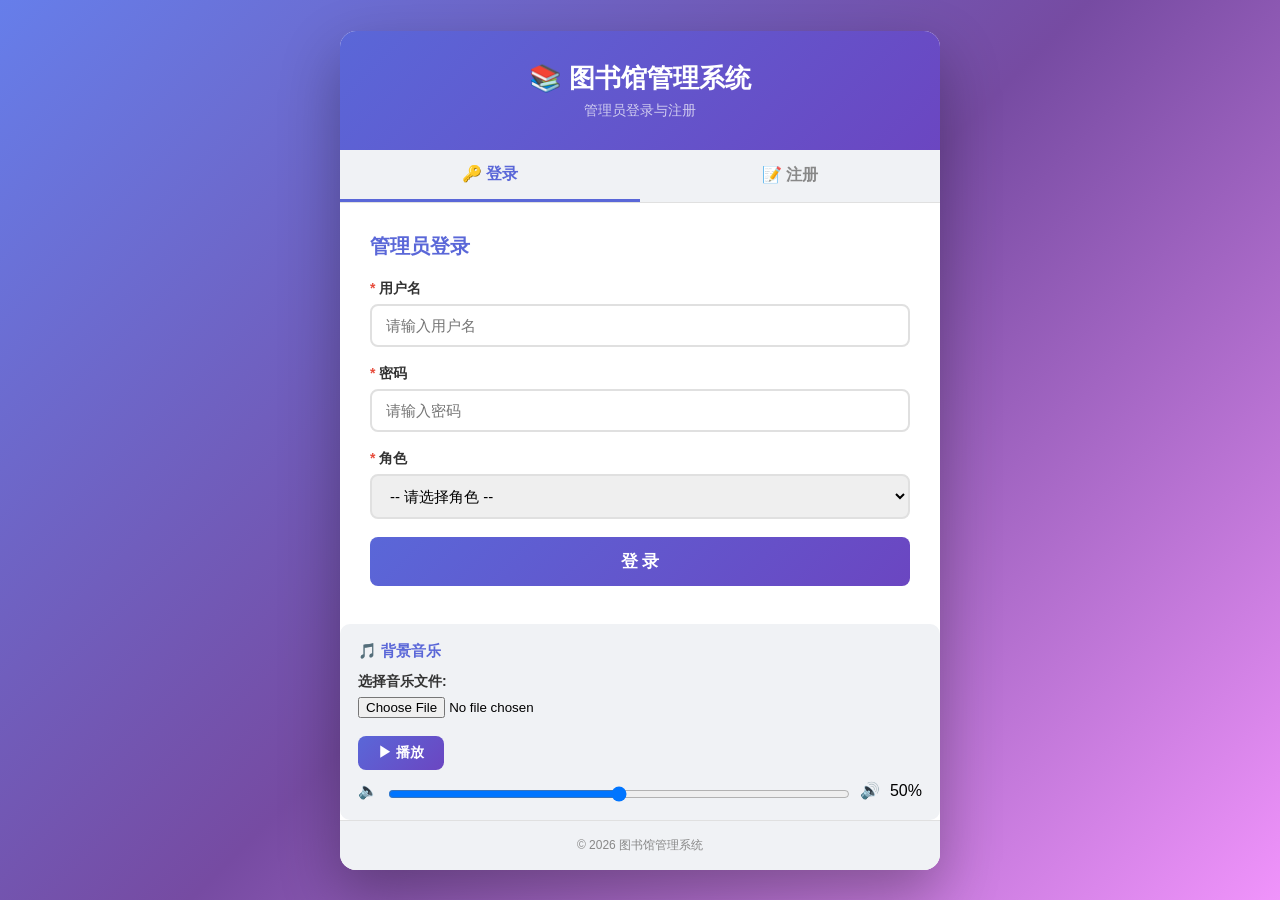
==== MainView.html @ cb4efad2 "refactor: modularize page styles Co-authored-by: Copilot App <223556219+Copilot@users.noreply.github" ====
<!DOCTYPE html>
<html lang="zh-CN">
<head>
    <meta charset="UTF-8">
    <meta name="viewport" content="width=device-width, initial-scale=1.0">
    <title>图书馆管理系统 - 管理员登录与注册</title>
    <link rel="stylesheet" href="css/base.css">
    <link rel="stylesheet" href="css/layout.css">
    <link rel="stylesheet" href="css/forms.css">
    <link rel="stylesheet" href="css/components.css">
</head>
<body>
<div class="container">

    <div class="header">
        <h1>📚 图书馆管理系统</h1>
        <p>管理员登录与注册</p>
    </div>

    <div class="tab-bar">
        <button class="tab active" onclick="switchTab('login', this)">🔑 登录</button>
        <button class="tab" onclick="switchTab('register', this)">📝 注册</button>
    </div>

    <!-- ========== 登录面板 ========== -->
    <div id="login-panel" class="form-panel active">
        <h2>管理员登录</h2>
        <form id="loginForm">
            <div class="form-group">
                <label for="loginUsername"><span class="star">*</span> 用户名</label>
                <input type="text" id="loginUsername" name="username" placeholder="请输入用户名" required>
            </div>
            <div class="form-group">
                <label for="loginPassword"><span class="star">*</span> 密码</label>
                <input type="password" id="loginPassword" name="password" placeholder="请输入密码" required>
            </div>
            <div class="form-group">
                <label for="loginRole"><span class="star">*</span> 角色</label>
                <select id="loginRole" name="role" required>
                    <option value="">-- 请选择角色 --</option>
                    <option value="admin">系统管理员</option>
                    <option value="librarian">图书管理员</option>
                    <option value="supervisor">督导员</option>
                </select>
            </div>
            <button type="submit" class="btn">登 录</button>
            <div id="loginMsg"></div>
        </form>
    </div>

    <!-- ========== 注册面板 ========== -->
    <div id="register-panel" class="form-panel">
        <h2>管理员注册</h2>
        <form id="registerForm">
            <div class="row">
                <div class="form-group">
                    <label for="regUsername"><span class="star">*</span> 用户名</label>
                    <input type="text" id="regUsername" name="username" placeholder="请输入用户名" required>
                </div>
                <div class="form-group">
                    <label for="regEmail"><span class="star">*</span> 邮箱</label>
                    <input type="email" id="regEmail" name="email" placeholder="请输入邮箱" required>
                </div>
            </div>

            <div class="row">
                <div class="form-group">
                    <label for="regPassword"><span class="star">*</span> 密码</label>
                    <input type="password" id="regPassword" name="password" placeholder="至少6位" required minlength="6">
                </div>
                <div class="form-group">
                    <label for="regConfirm"><span class="star">*</span> 确认密码</label>
                    <input type="password" id="regConfirm" name="confirm" placeholder="再次输入密码" required>
                </div>
            </div>

            <!-- 日期选择 -->
            <div class="form-group">
                <label for="regBirthday"><span class="star">*</span> 出生日期</label>
                <input type="date" id="regBirthday" name="birthday" required>
            </div>

            <!-- 单选：性别 -->
            <div class="form-group">
                <label><span class="star">*</span> 性别</label>
                <div class="radio-group">
                    <div class="radio-item">
                        <input type="radio" id="male" name="gender" value="male" required>
                        <label for="male">男</label>
                    </div>
                    <div class="radio-item">
                        <input type="radio" id="female" name="gender" value="female">
                        <label for="female">女</label>
                    </div>
                    <div class="radio-item">
                        <input type="radio" id="other" name="gender" value="other">
                        <label for="other">其他</label>
                    </div>
                </div>
            </div>

            <!-- 多选：兴趣爱好 -->
            <div class="form-group">
                <label><span class="star">*</span> 兴趣爱好</label>
                <div class="check-group">
                    <div class="check-item">
                        <input type="checkbox" id="fiction" name="interests" value="小说">
                        <label for="fiction">小说</label>
                    </div>
                    <div class="check-item">
                        <input type="checkbox" id="science" name="interests" value="科普">
                        <label for="science">科普</label>
                    </div>
                    <div class="check-item">
                        <input type="checkbox" id="history" name="interests" value="历史">
                        <label for="history">历史</label>
                    </div>
                    <div class="check-item">
                        <input type="checkbox" id="tech" name="interests" value="技术">
                        <label for="tech">技术</label>
                    </div>
                    <div class="check-item">
                        <input type="checkbox" id="biography" name="interests" value="传记">
                        <label for="biography">传记</label>
                    </div>
                </div>
            </div>

            <!-- 下拉选择：部门 -->
            <div class="form-group">
                <label for="regDept"><span class="star">*</span> 所属部门</label>
                <select id="regDept" name="dept" required>
                    <option value="">-- 请选择部门 --</option>
                    <option value="admin">行政管理部</option>
                    <option value="circulation">流通部</option>
                    <option value="acquisition">采编部</option>
                    <option value="reference">参考咨询部</option>
                    <option value="tech">技术服务部</option>
                </select>
            </div>

            <!-- datalist：会员类型 -->
            <div class="form-group">
                <label for="regMemType"><span class="star">*</span> 会员类型</label>
                <input list="memTypes" id="regMemType" name="memtype" placeholder="请选择或输入会员类型" required>
                <datalist id="memTypes">
                    <option value="学生会员">
                    <option value="教师会员">
                    <option value="研究生会员">
                    <option value="社会会员">
                    <option value="终身会员">
                    <option value="荣誉会员">
                </datalist>
            </div>

            <!-- range滑块：工作经验 -->
            <div class="form-group">
                <label>图书馆工作经验: <strong id="expVal">0</strong> 年</label>
                <input type="range" id="regExp" name="exp" min="0" max="30" value="0"
                       oninput="document.getElementById('expVal').textContent = this.value">
                <div class="range-info"><span>0年</span><span>15年</span><span>30年</span></div>
            </div>

            <!-- progress：注册进度 -->
            <div class="progress-box">
                <label>📊 注册进度</label>
                <progress id="regProgress" value="0" max="100"></progress>
                <div class="progress-text" id="progressText">0%</div>
            </div>

            <!-- file：上传头像 -->
            <div class="form-group">
                <label for="avatarUpload">📷 上传头像</label>
                <input type="file" id="avatarUpload" name="avatar" accept="image/*">
                <div class="avatar-preview" id="avatarPreview"></div>
            </div>

            <button type="submit" class="btn">注 册</button>
            <div id="regMsg"></div>
        </form>
    </div>

    <!-- ========== 背景音乐 ========== -->
    <div class="music-box">
        <h3>🎵 背景音乐</h3>
        <div class="form-group">
            <label for="bgMusic">选择音乐文件:</label>
            <input type="file" id="bgMusic" accept="audio/*" onchange="loadMusic()">
        </div>
        <button onclick="toggleMusic()" id="musicBtn" class="btn btn-compact">▶ 播放</button>
        <div class="music-row music-row-spaced">
            <span>🔈</span>
            <input type="range" id="musicVol" min="0" max="1" step="0.1" value="0.5" oninput="setVol()">
            <span>🔊</span>
            <span id="volText">50%</span>
        </div>
    </div>

    <div class="footer">&copy; 2026 图书馆管理系统</div>
</div>

<audio id="bgAudio" loop></audio>

<script>
    // ========== 标签切换 ==========
    function switchTab(name, btn) {
        document.querySelectorAll('.tab').forEach(t => t.classList.remove('active'));
        document.querySelectorAll('.form-panel').forEach(p => p.classList.remove('active'));
        btn.classList.add('active');
        document.getElementById(name + '-panel').classList.add('active');
    }

    // ========== 注册进度条 ==========
    function updateProgress() {
        const form = document.getElementById('registerForm');
        const inputs = form.querySelectorAll('input:not([type="file"]):not([type="range"]), select');
        let filled = 0, total = 0;
        inputs.forEach(inp => {
            total++;
            if ((inp.type==='radio' && inp.checked) ||
                (inp.type==='checkbox' && inp.checked) ||
                (inp.type!=='radio' && inp.type!=='checkbox' && inp.value.trim()!=='')) {
                filled++;
            }
        });
        const pct = Math.round(filled / total * 100);
        document.getElementById('regProgress').value = pct;
        document.getElementById('progressText').textContent = pct + '%';
    }
    document.getElementById('registerForm').addEventListener('input', updateProgress);
    document.getElementById('registerForm').addEventListener('change', updateProgress);

    // ========== 头像预览 ==========
    document.getElementById('avatarUpload').addEventListener('change', function(e) {
        const file = e.target.files[0];
        const preview = document.getElementById('avatarPreview');
        if (file) {
            const reader = new FileReader();
            reader.onload = ev => { preview.innerHTML = '<img src="' + ev.target.result + '" alt="头像预览">'; };
            reader.readAsDataURL(file);
        }
    });

    // ========== 登录提交 ==========
    document.getElementById('loginForm').addEventListener('submit', function(e) {
        e.preventDefault();
        const u = document.getElementById('loginUsername').value;
        const p = document.getElementById('loginPassword').value;
        const r = document.getElementById('loginRole').value;
        if (!u || !p || !r) return showMsg('loginMsg', '请填写所有必填项！', 'error');
        if (p.length < 6) return showMsg('loginMsg', '密码长度不能少于6位！', 'error');
        showMsg('loginMsg', '登录成功！欢迎回来，' + u + '！', 'success');
        setTimeout(() => alert('登录成功！\n用户：' + u + '\n角色：' + r), 800);
    });

    // ========== 注册提交 ==========
    document.getElementById('registerForm').addEventListener('submit', function(e) {
        e.preventDefault();
        const username  = document.getElementById('regUsername').value;
        const email     = document.getElementById('regEmail').value;
        const password  = document.getElementById('regPassword').value;
        const confirm   = document.getElementById('regConfirm').value;
        const birthday  = document.getElementById('regBirthday').value;
        const gender    = document.querySelector('input[name="gender"]:checked')?.value;
        const dept      = document.getElementById('regDept').value;
        const memType   = document.getElementById('regMemType').value;

        if (!username || !email || !password || !confirm || !birthday || !gender || !dept || !memType)
            return showMsg('regMsg', '请填写所有必填项！', 'error');
        if (password !== confirm) return showMsg('regMsg', '两次输入的密码不一致！', 'error');
        if (password.length < 6) return showMsg('regMsg', '密码长度不能少于6位！', 'error');
        if (!/^[^\s@]+@[^\s@]+\.[^\s@]+$/.test(email)) return showMsg('regMsg', '请输入有效的邮箱地址！', 'error');

        showMsg('regMsg', '注册成功！欢迎加入图书馆管理系统！', 'success');
        setTimeout(() => alert('注册成功！\n\n用户名：' + username + '\n邮箱：' + email + '\n部门：' + dept + '\n会员类型：' + memType), 800);
    });

    function showMsg(id, msg, type) {
        const el = document.getElementById(id);
        el.innerHTML = '<div class="msg msg-' + type + '">' + msg + '</div>';
    }

    // ========== 背景音乐 ==========
    let playing = false;
    const audio = document.getElementById('bgAudio');

    function loadMusic() {
        const f = document.getElementById('bgMusic').files[0];
        if (f) { audio.src = URL.createObjectURL(f); setVol(); }
    }
    function toggleMusic() {
        const btn = document.getElementById('musicBtn');
        if (playing) { audio.pause(); btn.textContent = '▶ 播放'; playing = false; }
        else if (audio.src) {
            audio.play().then(() => { btn.textContent = '⏸ 暂停'; playing = true; })
                .catch(() => alert('无法播放，请检查文件格式'));
        } else alert('请先选择音乐文件！');
    }
    function setVol() {
        const v = document.getElementById('musicVol').value;
        audio.volume = v;
        document.getElementById('volText').textContent = Math.round(v * 100) + '%';
    }

    // 初始化
    document.addEventListener('DOMContentLoaded', () => updateProgress());
</script>
</body>
</html>
---- css/base.css ----
* {
    margin: 0;
    padding: 0;
    box-sizing: border-box;
}

body {
    font-family: 'Microsoft YaHei', 'PingFang SC', sans-serif;
    background: linear-gradient(135deg, #667eea 0%, #764ba2 50%, #f093fb 100%);
    min-height: 100vh;
    display: flex;
    justify-content: center;
    align-items: center;
    padding: 20px;
}
---- css/layout.css ----
.container {
    width: 100%;
    max-width: 600px;
    background: #fff;
    border-radius: 16px;
    box-shadow: 0 25px 60px rgba(0, 0, 0, 0.3);
    overflow: hidden;
}

.header {
    background: linear-gradient(135deg, #5a67d8, #6b46c1);
    color: #fff;
    padding: 30px;
    text-align: center;
}

.header h1 {
    font-size: 26px;
    margin-bottom: 6px;
}

.header p {
    font-size: 14px;
    opacity: 0.7;
}

.tab-bar {
    display: flex;
    background: #f0f2f5;
    border-bottom: 1px solid #e0e0e0;
}

.tab {
    flex: 1;
    padding: 14px;
    text-align: center;
    cursor: pointer;
    border: none;
    background: none;
    font-size: 16px;
    font-weight: 600;
    color: #888;
    transition: all 0.3s;
}

.tab.active {
    color: #5a67d8;
    border-bottom: 3px solid #5a67d8;
}

.form-panel {
    display: none;
    padding: 30px;
}

.form-panel.active {
    display: block;
}

.footer {
    text-align: center;
    padding: 16px;
    background: #f0f2f5;
    color: #888;
    font-size: 12px;
    border-top: 1px solid #e0e0e0;
}
---- css/forms.css ----
h2 {
    color: #5a67d8;
    margin-bottom: 20px;
    font-size: 20px;
}

.form-group {
    margin-bottom: 18px;
}

label {
    display: block;
    margin-bottom: 6px;
    font-weight: 600;
    color: #333;
    font-size: 14px;
}

label .star {
    color: #e74c3c;
}

input[type="text"],
input[type="password"],
input[type="email"],
input[type="date"],
input[list],
select {
    width: 100%;
    padding: 11px 14px;
    border: 2px solid #e0e0e0;
    border-radius: 8px;
    font-size: 15px;
    transition: border-color 0.3s;
    outline: none;
}

input:focus,
select:focus {
    border-color: #5a67d8;
}

.row {
    display: flex;
    gap: 15px;
}

.row .form-group {
    flex: 1;
}

.radio-group,
.check-group {
    display: flex;
    flex-wrap: wrap;
    gap: 16px;
    margin-top: 4px;
}

.radio-item,
.check-item {
    display: flex;
    align-items: center;
    gap: 6px;
    font-size: 14px;
}

input[type="range"] {
    width: 100%;
    margin-top: 6px;
}

.range-info {
    display: flex;
    justify-content: space-between;
    font-size: 12px;
    color: #888;
    margin-top: 3px;
}
---- css/components.css ----
progress {
    width: 100%;
    height: 22px;
    border-radius: 11px;
}

progress::-webkit-progress-bar {
    background: #f0f0f0;
    border-radius: 11px;
}

progress::-webkit-progress-value {
    background: linear-gradient(90deg, #3498db, #2ecc71);
    border-radius: 11px;
}

.progress-box {
    background: #f8f9fa;
    border-radius: 10px;
    padding: 16px;
    margin-bottom: 18px;
}

.progress-box label {
    margin-bottom: 8px;
}

.progress-text {
    text-align: center;
    margin-top: 6px;
    font-weight: 600;
}

.btn {
    width: 100%;
    padding: 13px;
    border: none;
    border-radius: 8px;
    background: linear-gradient(135deg, #5a67d8, #6b46c1);
    color: #fff;
    font-size: 17px;
    font-weight: 600;
    cursor: pointer;
    transition: transform 0.2s, box-shadow 0.2s;
}

.btn:hover {
    transform: translateY(-2px);
    box-shadow: 0 8px 25px rgba(26, 26, 46, 0.3);
}

.btn-compact {
    width: auto;
    padding: 8px 20px;
    font-size: 14px;
}

.msg {
    margin-top: 14px;
    padding: 10px;
    border-radius: 6px;
    text-align: center;
    font-size: 14px;
}

.msg-error {
    background: #fdecea;
    color: #c0392b;
    border: 1px solid #e74c3c;
}

.msg-success {
    background: #e8f8f5;
    color: #1e8449;
    border: 1px solid #2ecc71;
}

.avatar-preview {
    text-align: center;
    margin-top: 8px;
}

.avatar-preview img {
    width: 90px;
    height: 90px;
    border-radius: 50%;
    object-fit: cover;
    border: 3px solid #5a67d8;
}

.music-box {
    margin-top: 8px;
    padding: 18px;
    background: #f0f2f5;
    border-radius: 10px;
}

.music-box h3 {
    margin-bottom: 12px;
    font-size: 15px;
    color: #5a67d8;
}

.music-row {
    display: flex;
    align-items: center;
    gap: 10px;
}

.music-row-spaced {
    margin-top: 10px;
}

.music-row input[type="range"] {
    flex: 1;
}
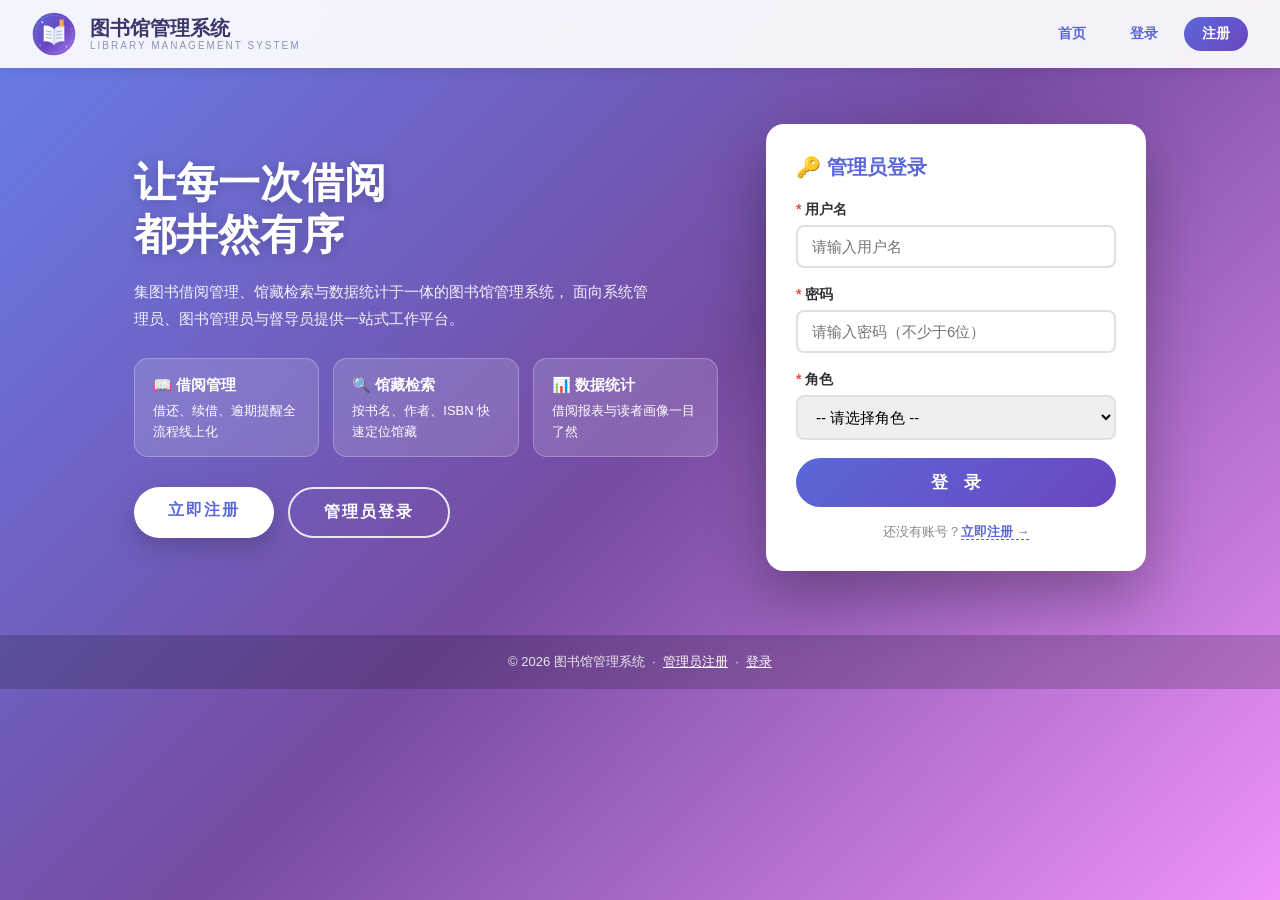
==== commit afc72478: "实验四" ====
--- a/MainView.html
+++ b/MainView.html
@@ -2,308 +2,16 @@
 <html lang="zh-CN">
 <head>
     <meta charset="UTF-8">
+    <!-- 实验4 页面结构调整：登录已并入首页 index.html，注册独立为 register.html。
+         本页面保留为兼容入口，自动重定向到网站首页。 -->
+    <meta http-equiv="refresh" content="0; url=index.html">
     <meta name="viewport" content="width=device-width, initial-scale=1.0">
-    <title>图书馆管理系统 - 管理员登录与注册</title>
-    <link rel="stylesheet" href="css/base.css">
-    <link rel="stylesheet" href="css/layout.css">
-    <link rel="stylesheet" href="css/forms.css">
-    <link rel="stylesheet" href="css/components.css">
+    <title>图书馆管理系统</title>
 </head>
 <body>
-<div class="container">
-
-    <div class="header">
-        <h1>📚 图书馆管理系统</h1>
-        <p>管理员登录与注册</p>
-    </div>
-
-    <div class="tab-bar">
-        <button class="tab active" onclick="switchTab('login', this)">🔑 登录</button>
-        <button class="tab" onclick="switchTab('register', this)">📝 注册</button>
-    </div>
-
-    <!-- ========== 登录面板 ========== -->
-    <div id="login-panel" class="form-panel active">
-        <h2>管理员登录</h2>
-        <form id="loginForm">
-            <div class="form-group">
-                <label for="loginUsername"><span class="star">*</span> 用户名</label>
-                <input type="text" id="loginUsername" name="username" placeholder="请输入用户名" required>
-            </div>
-            <div class="form-group">
-                <label for="loginPassword"><span class="star">*</span> 密码</label>
-                <input type="password" id="loginPassword" name="password" placeholder="请输入密码" required>
-            </div>
-            <div class="form-group">
-                <label for="loginRole"><span class="star">*</span> 角色</label>
-                <select id="loginRole" name="role" required>
-                    <option value="">-- 请选择角色 --</option>
-                    <option value="admin">系统管理员</option>
-                    <option value="librarian">图书管理员</option>
-                    <option value="supervisor">督导员</option>
-                </select>
-            </div>
-            <button type="submit" class="btn">登 录</button>
-            <div id="loginMsg"></div>
-        </form>
-    </div>
-
-    <!-- ========== 注册面板 ========== -->
-    <div id="register-panel" class="form-panel">
-        <h2>管理员注册</h2>
-        <form id="registerForm">
-            <div class="row">
-                <div class="form-group">
-                    <label for="regUsername"><span class="star">*</span> 用户名</label>
-                    <input type="text" id="regUsername" name="username" placeholder="请输入用户名" required>
-                </div>
-                <div class="form-group">
-                    <label for="regEmail"><span class="star">*</span> 邮箱</label>
-                    <input type="email" id="regEmail" name="email" placeholder="请输入邮箱" required>
-                </div>
-            </div>
-
-            <div class="row">
-                <div class="form-group">
-                    <label for="regPassword"><span class="star">*</span> 密码</label>
-                    <input type="password" id="regPassword" name="password" placeholder="至少6位" required minlength="6">
-                </div>
-                <div class="form-group">
-                    <label for="regConfirm"><span class="star">*</span> 确认密码</label>
-                    <input type="password" id="regConfirm" name="confirm" placeholder="再次输入密码" required>
-                </div>
-            </div>
-
-            <!-- 日期选择 -->
-            <div class="form-group">
-                <label for="regBirthday"><span class="star">*</span> 出生日期</label>
-                <input type="date" id="regBirthday" name="birthday" required>
-            </div>
-
-            <!-- 单选：性别 -->
-            <div class="form-group">
-                <label><span class="star">*</span> 性别</label>
-                <div class="radio-group">
-                    <div class="radio-item">
-                        <input type="radio" id="male" name="gender" value="male" required>
-                        <label for="male">男</label>
-                    </div>
-                    <div class="radio-item">
-                        <input type="radio" id="female" name="gender" value="female">
-                        <label for="female">女</label>
-                    </div>
-                    <div class="radio-item">
-                        <input type="radio" id="other" name="gender" value="other">
-                        <label for="other">其他</label>
-                    </div>
-                </div>
-            </div>
-
-            <!-- 多选：兴趣爱好 -->
-            <div class="form-group">
-                <label><span class="star">*</span> 兴趣爱好</label>
-                <div class="check-group">
-                    <div class="check-item">
-                        <input type="checkbox" id="fiction" name="interests" value="小说">
-                        <label for="fiction">小说</label>
-                    </div>
-                    <div class="check-item">
-                        <input type="checkbox" id="science" name="interests" value="科普">
-                        <label for="science">科普</label>
-                    </div>
-                    <div class="check-item">
-                        <input type="checkbox" id="history" name="interests" value="历史">
-                        <label for="history">历史</label>
-                    </div>
-                    <div class="check-item">
-                        <input type="checkbox" id="tech" name="interests" value="技术">
-                        <label for="tech">技术</label>
-                    </div>
-                    <div class="check-item">
-                        <input type="checkbox" id="biography" name="interests" value="传记">
-                        <label for="biography">传记</label>
-                    </div>
-                </div>
-            </div>
-
-            <!-- 下拉选择：部门 -->
-            <div class="form-group">
-                <label for="regDept"><span class="star">*</span> 所属部门</label>
-                <select id="regDept" name="dept" required>
-                    <option value="">-- 请选择部门 --</option>
-                    <option value="admin">行政管理部</option>
-                    <option value="circulation">流通部</option>
-                    <option value="acquisition">采编部</option>
-                    <option value="reference">参考咨询部</option>
-                    <option value="tech">技术服务部</option>
-                </select>
-            </div>
-
-            <!-- datalist：会员类型 -->
-            <div class="form-group">
-                <label for="regMemType"><span class="star">*</span> 会员类型</label>
-                <input list="memTypes" id="regMemType" name="memtype" placeholder="请选择或输入会员类型" required>
-                <datalist id="memTypes">
-                    <option value="学生会员">
-                    <option value="教师会员">
-                    <option value="研究生会员">
-                    <option value="社会会员">
-                    <option value="终身会员">
-                    <option value="荣誉会员">
-                </datalist>
-            </div>
-
-            <!-- range滑块：工作经验 -->
-            <div class="form-group">
-                <label>图书馆工作经验: <strong id="expVal">0</strong> 年</label>
-                <input type="range" id="regExp" name="exp" min="0" max="30" value="0"
-                       oninput="document.getElementById('expVal').textContent = this.value">
-                <div class="range-info"><span>0年</span><span>15年</span><span>30年</span></div>
-            </div>
-
-            <!-- progress：注册进度 -->
-            <div class="progress-box">
-                <label>📊 注册进度</label>
-                <progress id="regProgress" value="0" max="100"></progress>
-                <div class="progress-text" id="progressText">0%</div>
-            </div>
-
-            <!-- file：上传头像 -->
-            <div class="form-group">
-                <label for="avatarUpload">📷 上传头像</label>
-                <input type="file" id="avatarUpload" name="avatar" accept="image/*">
-                <div class="avatar-preview" id="avatarPreview"></div>
-            </div>
-
-            <button type="submit" class="btn">注 册</button>
-            <div id="regMsg"></div>
-        </form>
-    </div>
-
-    <!-- ========== 背景音乐 ========== -->
-    <div class="music-box">
-        <h3>🎵 背景音乐</h3>
-        <div class="form-group">
-            <label for="bgMusic">选择音乐文件:</label>
-            <input type="file" id="bgMusic" accept="audio/*" onchange="loadMusic()">
-        </div>
-        <button onclick="toggleMusic()" id="musicBtn" class="btn btn-compact">▶ 播放</button>
-        <div class="music-row music-row-spaced">
-            <span>🔈</span>
-            <input type="range" id="musicVol" min="0" max="1" step="0.1" value="0.5" oninput="setVol()">
-            <span>🔊</span>
-            <span id="volText">50%</span>
-        </div>
-    </div>
-
-    <div class="footer">&copy; 2026 图书馆管理系统</div>
-</div>
-
-<audio id="bgAudio" loop></audio>
-
-<script>
-    // ========== 标签切换 ==========
-    function switchTab(name, btn) {
-        document.querySelectorAll('.tab').forEach(t => t.classList.remove('active'));
-        document.querySelectorAll('.form-panel').forEach(p => p.classList.remove('active'));
-        btn.classList.add('active');
-        document.getElementById(name + '-panel').classList.add('active');
-    }
-
-    // ========== 注册进度条 ==========
-    function updateProgress() {
-        const form = document.getElementById('registerForm');
-        const inputs = form.querySelectorAll('input:not([type="file"]):not([type="range"]), select');
-        let filled = 0, total = 0;
-        inputs.forEach(inp => {
-            total++;
-            if ((inp.type==='radio' && inp.checked) ||
-                (inp.type==='checkbox' && inp.checked) ||
-                (inp.type!=='radio' && inp.type!=='checkbox' && inp.value.trim()!=='')) {
-                filled++;
-            }
-        });
-        const pct = Math.round(filled / total * 100);
-        document.getElementById('regProgress').value = pct;
-        document.getElementById('progressText').textContent = pct + '%';
-    }
-    document.getElementById('registerForm').addEventListener('input', updateProgress);
-    document.getElementById('registerForm').addEventListener('change', updateProgress);
-
-    // ========== 头像预览 ==========
-    document.getElementById('avatarUpload').addEventListener('change', function(e) {
-        const file = e.target.files[0];
-        const preview = document.getElementById('avatarPreview');
-        if (file) {
-            const reader = new FileReader();
-            reader.onload = ev => { preview.innerHTML = '<img src="' + ev.target.result + '" alt="头像预览">'; };
-            reader.readAsDataURL(file);
-        }
-    });
-
-    // ========== 登录提交 ==========
-    document.getElementById('loginForm').addEventListener('submit', function(e) {
-        e.preventDefault();
-        const u = document.getElementById('loginUsername').value;
-        const p = document.getElementById('loginPassword').value;
-        const r = document.getElementById('loginRole').value;
-        if (!u || !p || !r) return showMsg('loginMsg', '请填写所有必填项！', 'error');
-        if (p.length < 6) return showMsg('loginMsg', '密码长度不能少于6位！', 'error');
-        showMsg('loginMsg', '登录成功！欢迎回来，' + u + '！', 'success');
-        setTimeout(() => alert('登录成功！\n用户：' + u + '\n角色：' + r), 800);
-    });
-
-    // ========== 注册提交 ==========
-    document.getElementById('registerForm').addEventListener('submit', function(e) {
-        e.preventDefault();
-        const username  = document.getElementById('regUsername').value;
-        const email     = document.getElementById('regEmail').value;
-        const password  = document.getElementById('regPassword').value;
-        const confirm   = document.getElementById('regConfirm').value;
-        const birthday  = document.getElementById('regBirthday').value;
-        const gender    = document.querySelector('input[name="gender"]:checked')?.value;
-        const dept      = document.getElementById('regDept').value;
-        const memType   = document.getElementById('regMemType').value;
-
-        if (!username || !email || !password || !confirm || !birthday || !gender || !dept || !memType)
-            return showMsg('regMsg', '请填写所有必填项！', 'error');
-        if (password !== confirm) return showMsg('regMsg', '两次输入的密码不一致！', 'error');
-        if (password.length < 6) return showMsg('regMsg', '密码长度不能少于6位！', 'error');
-        if (!/^[^\s@]+@[^\s@]+\.[^\s@]+$/.test(email)) return showMsg('regMsg', '请输入有效的邮箱地址！', 'error');
-
-        showMsg('regMsg', '注册成功！欢迎加入图书馆管理系统！', 'success');
-        setTimeout(() => alert('注册成功！\n\n用户名：' + username + '\n邮箱：' + email + '\n部门：' + dept + '\n会员类型：' + memType), 800);
-    });
-
-    function showMsg(id, msg, type) {
-        const el = document.getElementById(id);
-        el.innerHTML = '<div class="msg msg-' + type + '">' + msg + '</div>';
-    }
-
-    // ========== 背景音乐 ==========
-    let playing = false;
-    const audio = document.getElementById('bgAudio');
-
-    function loadMusic() {
-        const f = document.getElementById('bgMusic').files[0];
-        if (f) { audio.src = URL.createObjectURL(f); setVol(); }
-    }
-    function toggleMusic() {
-        const btn = document.getElementById('musicBtn');
-        if (playing) { audio.pause(); btn.textContent = '▶ 播放'; playing = false; }
-        else if (audio.src) {
-            audio.play().then(() => { btn.textContent = '⏸ 暂停'; playing = true; })
-                .catch(() => alert('无法播放，请检查文件格式'));
-        } else alert('请先选择音乐文件！');
-    }
-    function setVol() {
-        const v = document.getElementById('musicVol').value;
-        audio.volume = v;
-        document.getElementById('volText').textContent = Math.round(v * 100) + '%';
-    }
-
-    // 初始化
-    document.addEventListener('DOMContentLoaded', () => updateProgress());
-</script>
+    <p>页面已迁移，正在跳转到网站首页……</p>
+    <script>
+        window.location.replace('index.html');
+    </script>
 </body>
-</html>+</html>
